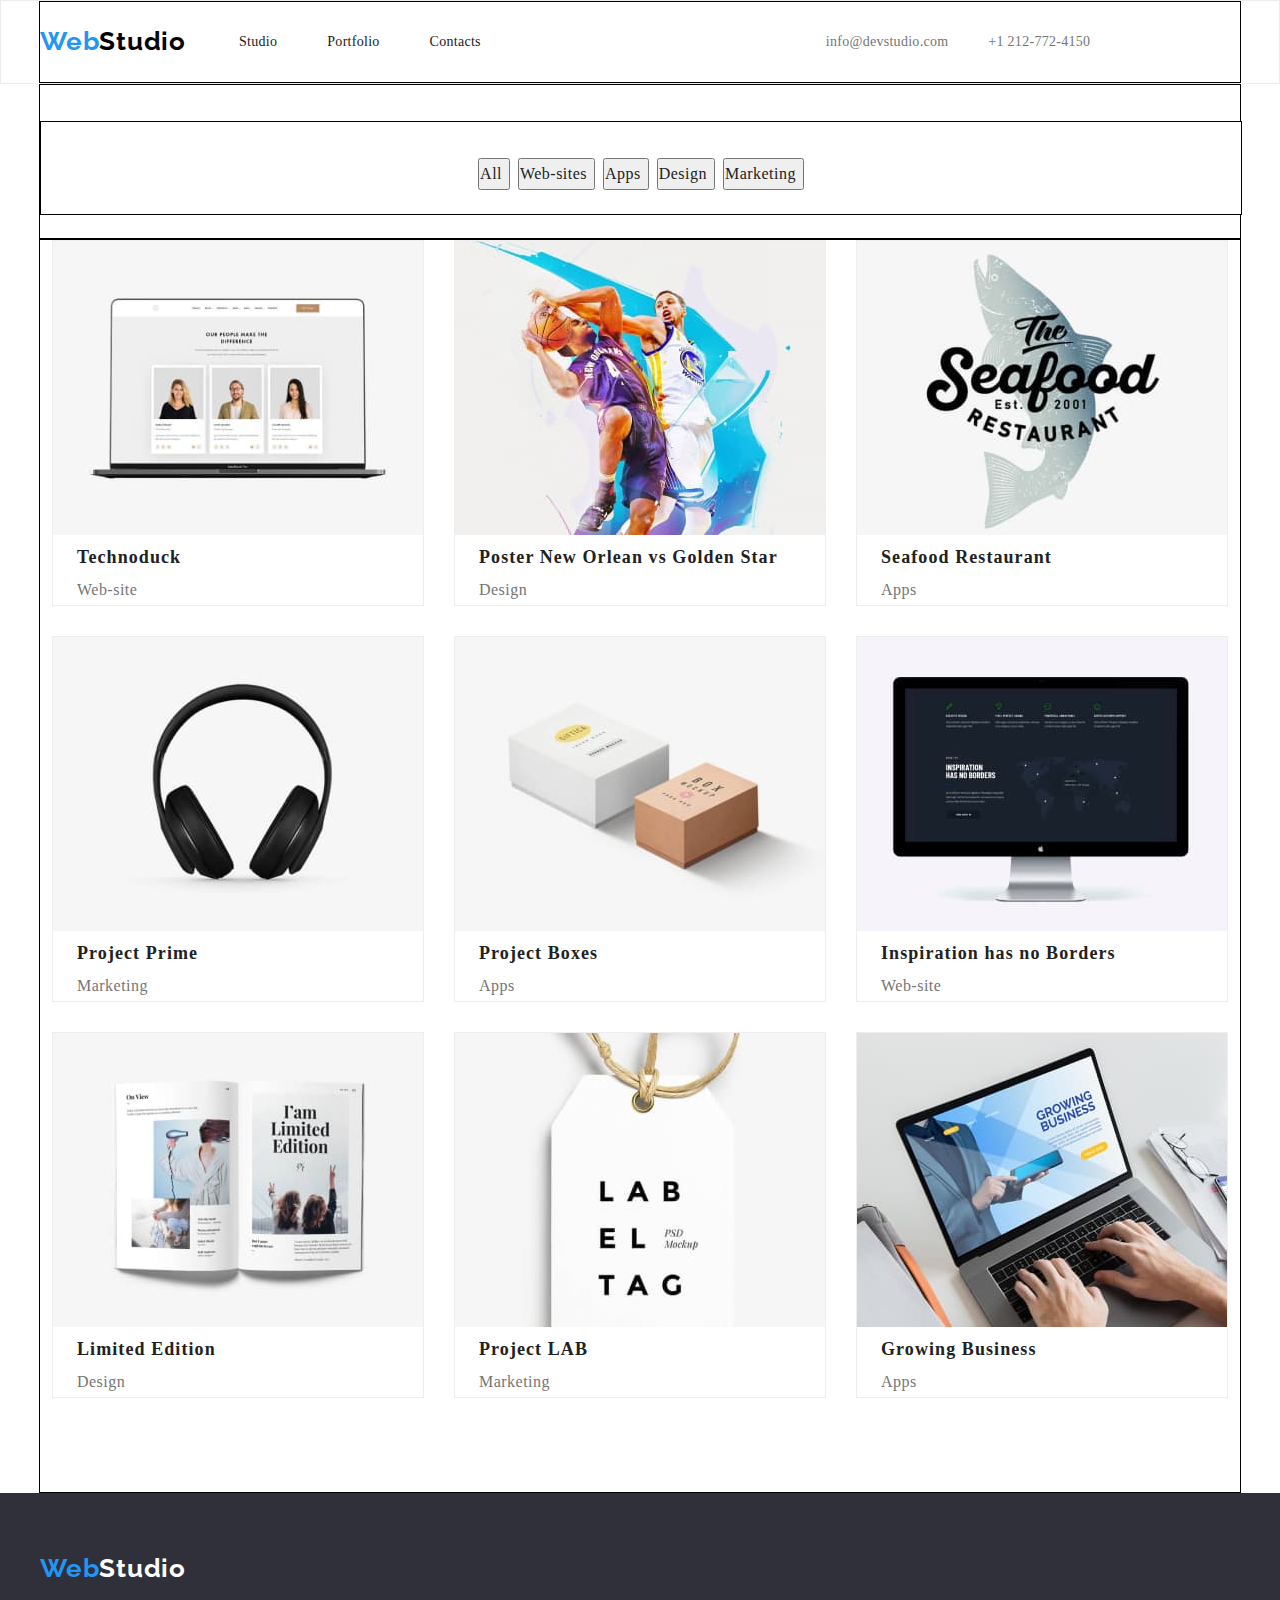
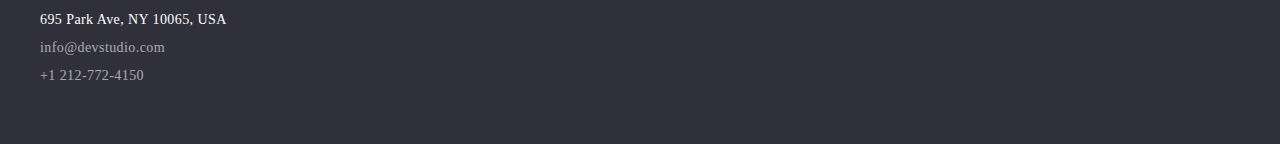
==== portfolio.html @ 08bd235a "hw-01" ====
<!DOCTYPE html>
<html lang="en">
  <head>
    <meta charset="utf-8" />
    <title>Web Studio Homework Project</title>
    <link rel="preconnect" href="https://fonts.googleapis.com">
    <link rel="preconnect" href="https://fonts.gstatic.com" crossorigin>
    <link href="https://fonts.googleapis.com/css2?family=Raleway:wght@500;700&display=swap" rel="stylesheet">
    <link rel="stylesheet" href="./css/styles.css">
  </head>
  <body class="body">
    <header class="heder-line ">
      <section class="container page-header unstyled-list  "> 
      <nav class="page-heder-nav">
        <a class="navigation-logo-1" href="#">Studio</a>
        <ul class=" navigation-list unstyled-list">
          <li ><a class="navigation-list" href="index.html">Studio</a></li>
          <li ><a class="navigation-list" href="portfolio.html">Portfolio</a></li>
          <li ><a class="navigation-list"href="#">Contacts</a></li>
      </div>
      </nav>
      <div  >
        <ul class=" navigation-list-right unstyled-list">
          <li ><a href="mailto:info@devstudio.com">info@devstudio.com</a></li>
          <li class="tel"><a href="tel:+12127724150">+1 212-772-4150</a></li>
        </ul>
      </div>
    </section>
    </header>
    <main class="main" >
      <section class="container" >
      <div class="main-buttons container">
        <ul class=" button-list unstyled-list">
          <li><button type="button" class="buttons">All</li>
          <li><button type="button" class="buttons">Web-sites</button></li>
          <li><button type="button" class="buttons">Apps</button></li>
          <li><button type="button" class="buttons">Design</button></li>
          <li><button type="button" class="buttons">Marketing</button></li>
          </ul>
      </div>
      </section>
      <section class="images-main container container ">
        <ul class=" images-list unstyled-list">
          <li class="images-border">
            <img
              src="images/tehnoduck.jpg"
              alt="Tehnoduck"
              width="370"
              height="294"
            />
            <h3 class="title-image">Technoduck</h3>
            <p class="parafarf">Web-site</p>
          </li>
          <li class="images-border">
            <img
              src="images/poster.new.orlean.jpg"
              alt="Poster New Orlend"
              width="370"
              height="294"
            />
            <h3 class="title-image">Poster New Orlean vs Golden Star</h3>
            <p class="parafarf">Design</p>
          </li>
          <li class="images-border">
            <img
              src="images/seafood.jpg"
              alt="Seafood"
              width="370"
              height="294"
            />
            <h3 class="title-image">Seafood Restaurant</h3>
            <p class="parafarf">Apps</p>
          </li>
          <li class="images-border">
            <img
              src="images/project.prime.jpg"
              alt="Project Prime"
              width="370"
              height="294"
            />
            <h3 class="title-image">Project Prime</h3>
            <p class="parafarf">Marketing</p>
          </li>
          <li class="images-border">
            <img
              src="images/project.boxes.jpg"
              alt="Project Boxes"
              width="370"
              height="294"
            />
            <h3 class="title-image">Project Boxes</h3>
            <p class="parafarf">Apps</p>
          </li>
          <li class="images-border">
            <img
              src="images/inspiration.jpg"
              alt="Inspiration has no Borders"
              width="370"
              height="294"
            />
            <h3 class="title-image">Inspiration has no Borders</h3>
            <p class="parafarf">Web-site</p>
          </li>
          <li class="images-border">
            <img
              src="images/limited.jpg"
              alt="Limited Edition"
              width="370"
              height="294"
            />
            <h3 class="title-image">Limited Edition</h3>
            <p class="parafarf">Design</p>
          </li>
          <li class="images-border">
            <img
              src="images/project.lab.jpg"
              alt="Project LAB"
              width="370"
              height="294"
            />
            <h3 class="title-image">Project LAB</h3>
            <p class="parafarf">Marketing</p>
          </li>
          <li class="images-border">
            <img
              src="images/growing.jpg"
              alt="Growing Business"
              width="370"
              height="294"
            />
            <h3 class="title-image">Growing Business</h3>
            <p class="parafarf">Apps</p>
          </li>
        </ul>
      </section>
    </main>
    <footer class="footer ">
      <div class="container-footer">
        <a  class="navigation-logo-2" href="WebStudio.html">Web</a>
        <address class="adress-main">
          <ul class=" adress unstyled-list">
            <li>
              <a class="footer-address"href="695ParkAveNY10065USA">695 Park Ave, NY 10065, USA </a>
            </li>
            <li><a class=" footer-tel-email"href="info@devstudio.com">info@devstudio.com</a></li>
            <li><a class=" footer-tel-email"href="+12127724150">+1 212-772-4150</a></li>
          </ul>
        </address>
      </div>
    </footer>
  </body>
</html>
---- css/styles.css ----
html {
  letter-spacing: 0.02em;
  font-weight: 500;
  font-size: 14px;
  line-height: 16px;
  font-family: "Roboto";
  font-style: normal;
}
/*Heder and main -background*/

*{
  margin-block-start: 0em;
  margin-block-end: 0em;
  margin-inline-start: 0px;
  margin-inline-end: 0px;
  padding-inline-start: 0px;
}

.container {
  width: 1200px;
  background: #ffffff;
  margin: auto;
}

.container-footer {
  margin: auto;
  width: 1200px;
  
}

.container-section-one {
  margin: auto;
  width: 1200px;
  margin-top: 0;
}

.container-ouer-team{
  width: 1200px;
  background: #F5F4FA;
  margin: auto;
  height: 648px;
}

.heder-line{
 border: 1px solid #ECECEC
}


/*Navigation Logo*/

.navigation-logo-1 {
  font-family: "Raleway";
  font-style: normal;
  font-weight: 700;
  font-size: 26px;
  line-height: 31px;
  letter-spacing: 0.03em;
  color: #000000;
  text-decoration: none;
}

.navigation-logo-1,
.navigation-list li a {
  list-style: none;
}

.navigation-logo-1::before {
  content: "Web";
  color: #2196f3;
}

/*Navigation List*/

.navigation-list {
  font-family: "Roboto";
  font-style: normal;
  font-weight: 500;
  font-size: 14px;
  line-height: 16px;
  letter-spacing: 0.02em;
  color: #212121;
  text-decoration: none;
}

.navigation-list-right li a {
  color: #757575;
  text-decoration: none;
}

.tel {
  height: 16px;
  width: 113px;
  border-radius: nullpx;
}

/*Hover List*/

.navigation-list:hover {
  color: #2196f3;
}

/* Buttons */

.buttons {
  font-family: "Roboto";
  font-style: normal;
  font-weight: 500;
  font-size: 16px;
  line-height: 26px;
  letter-spacing: 0.03em;
  color: #212121;
}

/*Hover Butons*/

.buttons:hover {
  color: #ffffff;
  background: #2196f3;
  box-shadow: 0px 3px 1px rgba(0, 0, 0, 0.1), 0px 1px 2px rgba(0, 0, 0, 0.08),
    0px 2px 2px rgba(0, 0, 0, 0.12);
  border-radius: 4px;
  border: #2196f3;
}

/*Unstyled List*/

.unstyled-list {
  list-style: none;
}

/* Title and Paragarf -images*/

.title-image {
  font-weight: 700;
  font-size: 18px;
  line-height: 36px;
  letter-spacing: 0.06em;
  color: #212121;
}

.parafarf {
  font-weight: 400;
  font-size: 16px;
  line-height: 30px;
  letter-spacing: 0.03em;
  color: #757575;
}

/* Footer*/

.footer-address,
.footer-tel-email {
  text-decoration: none;
  font-family: "Roboto";
  font-style: normal;
  font-weight: 400;
  font-size: 14px;
  line-height: 16px;
  letter-spacing: 0.03em;
}

.footer-address {
  color: #ffffff;
}

.footer-tel-email {
  color: rgba(255, 255, 255, 0.6);
}

.navigation-logo-2 {
  font-family: "Raleway";
  font-style: normal;
  font-weight: 700;
  font-size: 26px;
  line-height: 31px;
  letter-spacing: 0.03em;
  color: #2196f3;
  text-decoration: none;
  padding-top: 60px;
}

.navigation-logo-2::after {
  content: "Studio";
  color: #ffffff;
}

/*Flexbox -Organization */

/*Header*/

.main {
}

.page-header {
  align-items: start;
  height: 80px;
}

.page-header,
.navigation-list,
.page-heder-nav,
.navigation-list-right {
  display: flex;
}

.navigation-logo-1 {
  margin-right: 53px;
  padding-top: 24px;
  padding-bottom: 25px;
}

.navigation-list {
  gap: 50px;
  margin: auto;
}

.navigation-list-right {
  gap: 40px;
  margin-left: 345px;
  margin-top: 32px;
  color: #757575;
  text-decoration: none;
}

/*Buttons*/

.main-buttons,
.button-list {
  display: flex;
  margin-top: 36px;
  justify-content: center;
  margin-bottom: 23.5px;
}

.button-list {
  justify-content: center;
  gap: 8px;
}

/*Images*/

.images-main {
  display: flex;
}

.images-list {
  display: flex;
  flex-wrap: wrap;
  gap: 30px;
  justify-content: center;
  padding-inline-start: 0px;
  margin-bottom: 94px;
}

.images-border {
  border: 1px solid #eeeeee;
}

.title-image,
.parafarf {
  margin-left: 24px;
}

/*Footer*/

.footer {
  height: 251px;
  margin-top: 0px;
  background-color: #2f303a;
  flex-direction: column;
  display: flex;
}
.adress-main {
  display: flex;
  margin-top: 28px;
}

.adress {
  flex-direction: column;
  gap: 12px;
  display: flex;
  padding-inline-start: 0px;
}

/*INDEX STYLE*/

.main-title,
.button-from-main-title,
.title-criteria,
.paragraf-criteria,
.what-we-do-title,
.our-team-title,
.our-team-name,
.our-team-ocupation {
  font-family: Roboto;
}

.body {
  margin: 0px;
}

/*Sectiunea 1*/

.main-title {
  font-size: 44px;
  font-weight: 900;
  line-height: 60px;
  letter-spacing: 0.06em;
  color: #ffffff;
  display: flex;
  justify-content: center;
  border-radius: nullpx;
  text-align: center;
  margin: auto;
  margin-block-start: 0em;
  margin-block-end: 0em;
  height: 120px;
  width: 696px;
  margin-top: 200px;
}
.button-from-main-title {
  font-size: 16px;
  font-weight: 700;
  line-height: 30px;
  letter-spacing: 0.06em;
  text-align: center;
  background-color: #2196f3;
  border-radius: 4px;
  color: #ffffff;
  border: 0px;
  padding: 10px 10px 10px 10px;
  height: 50px;
  width: 200px;
  margin-top: 30px;
}

.section-one {
  background-color: #2f303a;
  height: 600px;
  border-radius: 0px;
  display: flex;
  flex-direction: column;
}
.button-main-title {
  display: flex;
  margin-left: 535px;
  padding-inline-start: 0px;
}

/* Oue Crieria*/

.main-our-criteria {
  display: flex;
}

.our-criteria {
  display: flex;
  gap: 30px;
  justify-content: center;
  margin-top: 94px;
  margin-bottom: 94px;
}

.title-criteria {
  height: 16px;
  width: 270px;
  border-radius: nullpx;

  font-size: 14px;
  font-weight: 700;
  line-height: 16px;
  letter-spacing: 0.03em;
  text-align: left;
  color: #212121;
}
.paragraf-criteria {
  height: 75px;
  width: 270px;
  border-radius: nullpx;

  font-size: 14px;
  font-weight: 400;
  line-height: 24px;
  letter-spacing: 0.03em;
  text-align: left;
  color: #757575;
}

/*Sectiunea What we do*/

.what-we-do-title {
  font-size: 36px;
  font-weight: 700;
  line-height: 42px;
  letter-spacing: 0.03em;
  text-align: center;
  margin-block-start: 0em;
  margin-block-end: 50px;
}

.what-we-do,
.what-we-do-images {
  display: flex;
}

.what-we-do-div {
}
.what-we-do-images {
  gap: 30px;
  justify-content: center;
  padding-inline-start: 0px;
  margin-left: 15px;
}

/*Ouer Team*/

.our-team {
  height: 648px;

  border-radius: 0px;
  background-color: #f5f4fa;
  display: flex;
  flex-direction: column;
  margin-top: 77px;
}
.our-team-title {
  font-size: 36px;
  font-weight: 700;
  line-height: 42px;
  letter-spacing: 0.03em;
  text-align: center;
  display: flex;
  justify-content: center;
  margin-bottom: 50px;
  margin-top: 94px;
}

.our-team-name {
  font-size: 16px;
  line-height: 19px;
  letter-spacing: 0.03em;
  text-align: center;
  color: #212121;
  margin-top: 30px;
}

.our-team-ocupation {
  font-size: 16px;
  font-weight: 400;
  line-height: 19px;
  letter-spacing: 0.03em;
  text-align: center;
  color: #757575;
  margin-top: 10px;
}

.our-team-list {
  display: flex;
  flex-wrap: wrap;
  justify-content: center;
  gap: 30px;
  padding-inline-start: 0px;
  height: 428px;
}

/* Footer-Index*/

.footer-index {
  display: flex;
  height: 251px;
  margin-top: 0px;
  background-color: #2f303a;
  flex-direction: column;
}

.shodow-list {
  box-shadow: 0px 2px 0px 1px rgba(0, 0, 0, 0.2);
  border-radius: 0px 0px 4px 4px;
}

/* Tema 4-Icons-background*/

.container{ border: 1px solid black;

}

/* Our criteria*/

.our-criteria-block{
  height: 120px;
  width: 270px;
  left: 215px;
  top: 774px;
  border-radius: 4px;
  background-color: #F5F4FA;

}

.our-criteria-icon{
  justify-content: center;
  display: flex;
}

.our-criteria-icon-list{
  display: flex;
  gap: 30px;
}

.our-criteria-block{
  display: flex;
  justify-content: center;
  align-items: center;
}

/* Ouer Team*/

.our-team-icon {
  display: flex;
  justify-content: center;
  
}

.our-team-icon-list{
  display: flex;
  gap: 10px;
  margin-top: 16px;
} 
.our-team-icon-list li {
  display: flex;
  border-radius: 50%;
  height: 44px;
  width: 44px;
  background-color: #FFFFFF;
  justify-content: center;
  align-items: center;
  display: flex;
}

 .our-team-icon-list :hover{
  color: #ffffff;
  background: #2196F3;
;
 }
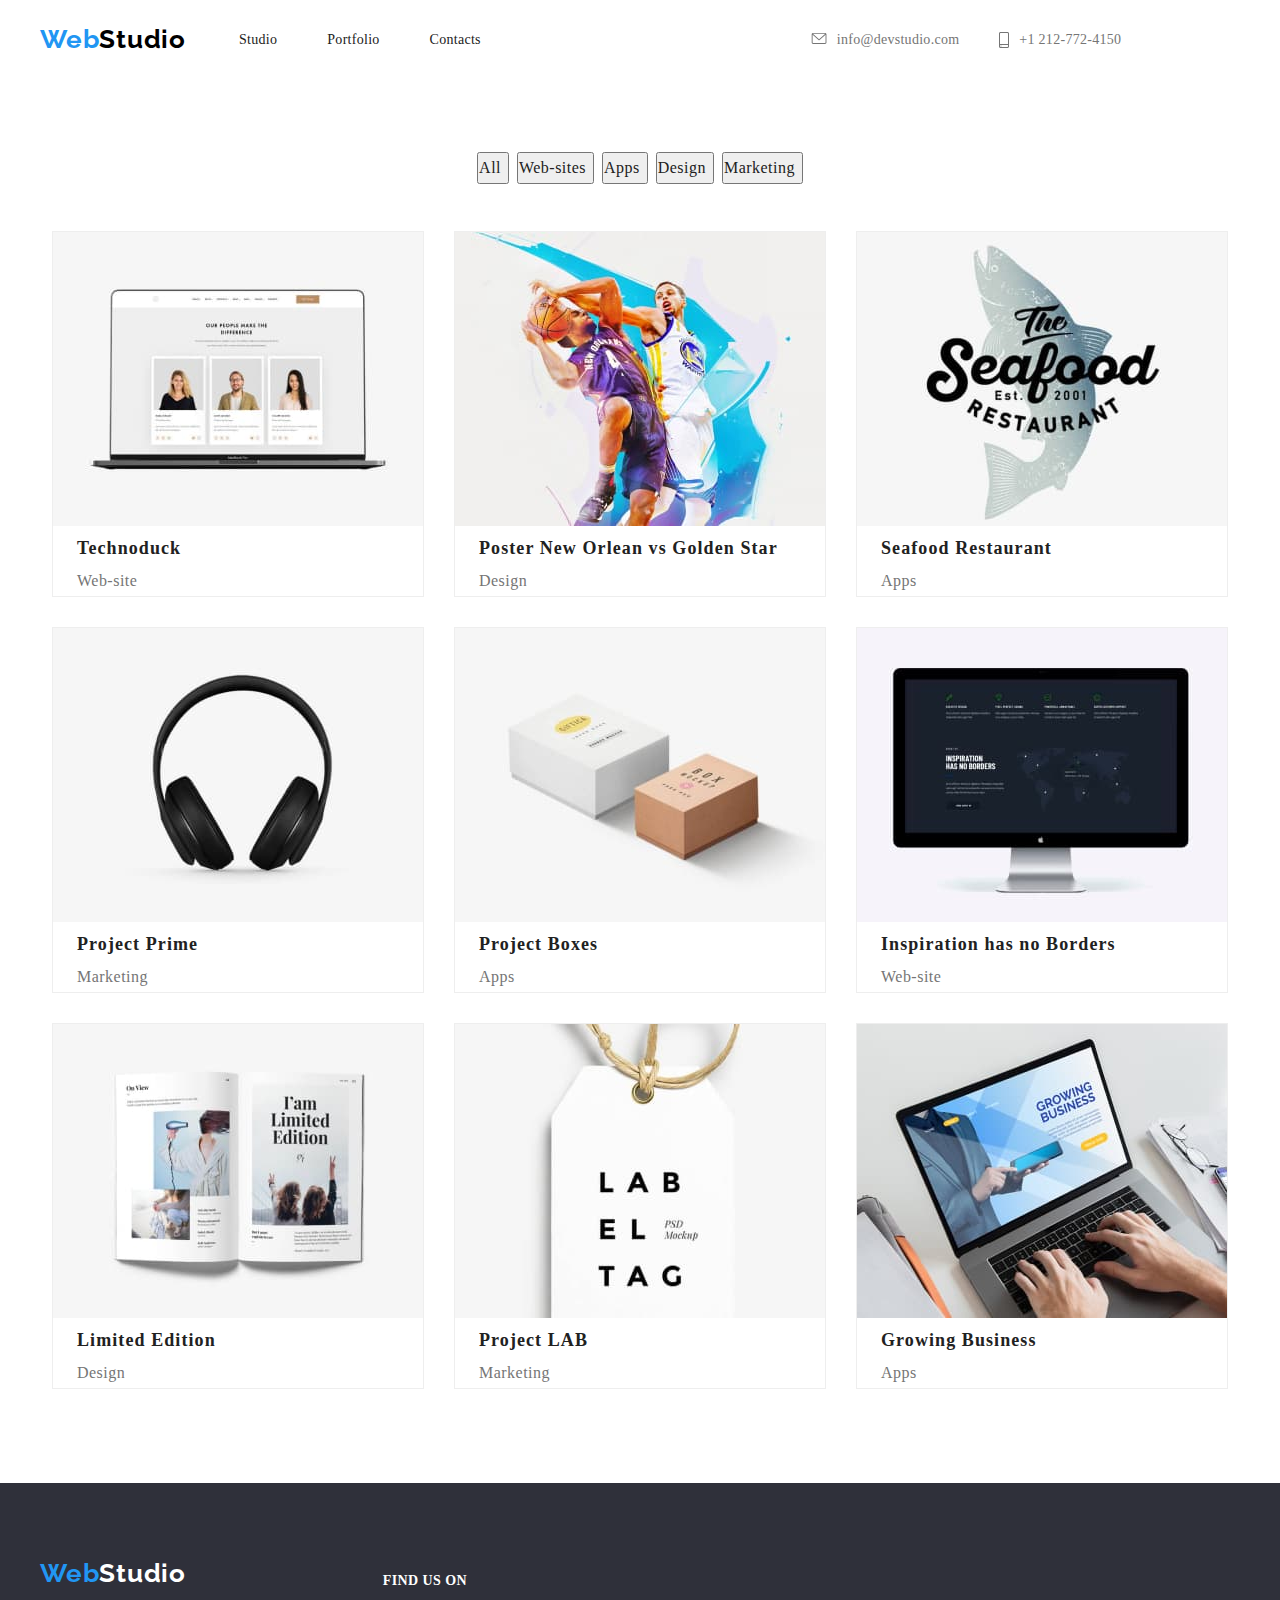
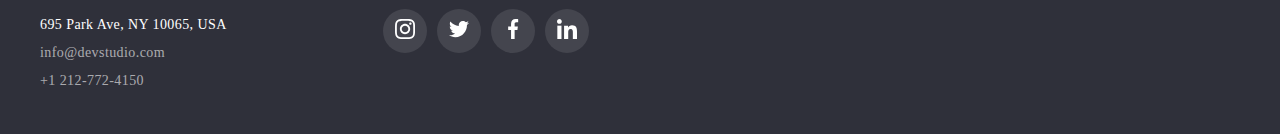
==== commit 8a3ce93f: "hw-03" ====
--- a/portfolio.html
+++ b/portfolio.html
@@ -9,23 +9,41 @@
     <link rel="stylesheet" href="./css/styles.css">
   </head>
   <body class="body">
-    <header class="heder-line ">
-      <section class="container page-header unstyled-list  "> 
+    <header class="page-header unstyled-list container">
       <nav class="page-heder-nav">
         <a class="navigation-logo-1" href="#">Studio</a>
-        <ul class=" navigation-list unstyled-list">
-          <li ><a class="navigation-list" href="index.html">Studio</a></li>
-          <li ><a class="navigation-list" href="portfolio.html">Portfolio</a></li>
-          <li ><a class="navigation-list"href="#">Contacts</a></li>
-      </div>
+        <ul class="navigation-list unstyled-list">
+          <li><a class="navigation-list" href="index.html">Studio</a></li>
+          <li>
+            <a class="navigation-list" href="portfolio.html">Portfolio</a>
+          </li>
+          <li><a class="navigation-list" href="#">Contacts</a></li>
+        </ul>
       </nav>
-      <div  >
-        <ul class=" navigation-list-right unstyled-list">
-          <li ><a href="mailto:info@devstudio.com">info@devstudio.com</a></li>
-          <li class="tel"><a href="tel:+12127724150">+1 212-772-4150</a></li>
+      <div>
+        <ul class="navigation-list-right unstyled-list">
+          <li class="icons-header">
+            <a class="icons-header" href="#">
+              <svg width="16px" height="12px">
+                <use href="/images/icons.svg#icon-envelope"></use>
+              </svg>
+            </a>
+          </li>
+          <li class="mailto nav-list-right-hover">
+            <a href="mailto:info@devstudio.com">info@devstudio.com</a>
+          </li>
+          <li class="icons-header">
+            <a class="icons-header" href="mailto:info@devstudio.com">
+              <svg width="10px" height="16px">
+                <use href="/images/icons.svg#icon-smartphone"></use>
+              </svg>
+            </a>
+          </li>
+          <li class="tel nav-list-right-hover">
+            <a href="tel:+12127724150">+1 212-772-4150</a>
+          </li>
         </ul>
       </div>
-    </section>
     </header>
     <main class="main" >
       <section class="container" >
@@ -134,19 +152,74 @@
         </ul>
       </section>
     </main>
-    <footer class="footer ">
-      <div class="container-footer">
-        <a  class="navigation-logo-2" href="WebStudio.html">Web</a>
-        <address class="adress-main">
-          <ul class=" adress unstyled-list">
-            <li>
-              <a class="footer-address"href="695ParkAveNY10065USA">695 Park Ave, NY 10065, USA </a>
-            </li>
-            <li><a class=" footer-tel-email"href="info@devstudio.com">info@devstudio.com</a></li>
-            <li><a class=" footer-tel-email"href="+12127724150">+1 212-772-4150</a></li>
-          </ul>
-        </address>
-      </div>
+    <footer class="footer">
+      <section class="container-footer">
+        <div class="navigation-block">
+          <a class="navigation-logo-2" href="WebStudio.html">Web</a>
+          <address class="adress-main">
+            <ul class="adress unstyled-list">
+              <li>
+                <a class="footer-address" href="695ParkAveNY10065USA"
+                  >695 Park Ave, NY 10065, USA
+                </a>
+              </li>
+              <li>
+                <a class="footer-tel-email" href="info@devstudio.com"
+                  >info@devstudio.com</a
+                >
+              </li>
+              <li>
+                <a class="footer-tel-email" href="+12127724150"
+                  >+1 212-772-4150</a
+                >
+              </li>
+            </ul>
+          </address>
+        </div>
+        <section>
+          <div><h2 class="find-us-on">FIND US ON</h2></div>
+          <div>
+            <ul class="unstyled-list our-team-icon-list-footer">
+              <li>
+                <a  class="icons-footer-list" href="#">
+                  <svg width="20px" height="20px">
+                    <use
+                      href="/images/icons.svg#icon-instagram-2-footer"
+                    ></use>
+                  </svg>
+                </a>
+              </li>
+              <li>
+                <a class="icons-footer-list" href="#">
+                  <svg width="20px" height="20px">
+                    <use
+                      href="/images/icons.svg#icon-twitter-1-footer"
+                    ></use>
+                  </svg>
+                </a>
+              </li>
+              <li>
+                <a class="icons-footer-list" href="#">
+                  <svg width="20px" height="20px">
+                    <use
+                      href="/images/icons.svg#icon-facebook-1-footer"
+                    ></use>
+                  </svg>
+                </a>
+              </li>
+              <li>
+                <a class="icons-footer-list" href="#">
+                  <svg width="20px" height="20px">
+                    <use
+                      href="/images/icons.svg#icon-linkedin-1-footer"
+                    ></use>
+                  </svg>
+                </a>
+              </li>
+            </ul>
+          </div>
+        </section>
+      </section>
     </footer>
   </body>
 </html>
--- a/css/styles.css
+++ b/css/styles.css
@@ -8,7 +8,7 @@
 }
 /*Heder and main -background*/
 
-*{
+* {
   margin-block-start: 0em;
   margin-block-end: 0em;
   margin-inline-start: 0px;
@@ -25,7 +25,7 @@
 .container-footer {
   margin: auto;
   width: 1200px;
-  
+  display: flex;
 }
 
 .container-section-one {
@@ -34,17 +34,17 @@
   margin-top: 0;
 }
 
-.container-ouer-team{
+.container-ouer-team {
   width: 1200px;
-  background: #F5F4FA;
+  background: #f5f4fa;
   margin: auto;
   height: 648px;
-}
-
-.heder-line{
- border: 1px solid #ECECEC
-}
-
+  margin-bottom: 59px;
+}
+
+.heder-line {
+  border: 1px solid #ececec;
+}
 
 /*Navigation Logo*/
 
@@ -91,6 +91,7 @@
   height: 16px;
   width: 113px;
   border-radius: nullpx;
+  margin-left: 10px;
 }
 
 /*Hover List*/
@@ -176,7 +177,7 @@
   letter-spacing: 0.03em;
   color: #2196f3;
   text-decoration: none;
-  padding-top: 60px;
+  padding-top: 30px;
 }
 
 .navigation-logo-2::after {
@@ -215,11 +216,15 @@
 }
 
 .navigation-list-right {
-  gap: 40px;
-  margin-left: 345px;
+  margin-left: 330px;
   margin-top: 32px;
   color: #757575;
   text-decoration: none;
+}
+
+.mailto {
+  margin-left: 10px;
+  margin-right: 40px;
 }
 
 /*Buttons*/
@@ -332,6 +337,7 @@
   height: 50px;
   width: 200px;
   margin-top: 30px;
+  cursor: pointer;
 }
 
 .section-one {
@@ -357,7 +363,7 @@
   display: flex;
   gap: 30px;
   justify-content: center;
-  margin-top: 94px;
+  margin-top: 30px;
   margin-bottom: 94px;
 }
 
@@ -365,13 +371,13 @@
   height: 16px;
   width: 270px;
   border-radius: nullpx;
-
   font-size: 14px;
   font-weight: 700;
   line-height: 16px;
   letter-spacing: 0.03em;
   text-align: left;
   color: #212121;
+  margin-bottom: 10px;
 }
 .paragraf-criteria {
   height: 75px;
@@ -410,13 +416,13 @@
   justify-content: center;
   padding-inline-start: 0px;
   margin-left: 15px;
+  margin-bottom: 13px;
 }
 
 /*Ouer Team*/
 
 .our-team {
-  height: 648px;
-
+  height: 708px;
   border-radius: 0px;
   background-color: #f5f4fa;
   display: flex;
@@ -465,48 +471,37 @@
 
 /* Footer-Index*/
 
-.footer-index {
-  display: flex;
-  height: 251px;
-  margin-top: 0px;
-  background-color: #2f303a;
-  flex-direction: column;
-}
-
 .shodow-list {
   box-shadow: 0px 2px 0px 1px rgba(0, 0, 0, 0.2);
   border-radius: 0px 0px 4px 4px;
+  background-color: #ffffff;
 }
 
 /* Tema 4-Icons-background*/
 
-.container{ border: 1px solid black;
-
-}
-
 /* Our criteria*/
 
-.our-criteria-block{
+.our-criteria-block {
   height: 120px;
   width: 270px;
   left: 215px;
   top: 774px;
   border-radius: 4px;
-  background-color: #F5F4FA;
-
-}
-
-.our-criteria-icon{
-  justify-content: center;
-  display: flex;
-}
-
-.our-criteria-icon-list{
+  background-color: #f5f4fa;
+}
+
+.our-criteria-icon {
+  justify-content: center;
+  display: flex;
+}
+
+.our-criteria-icon-list {
   display: flex;
   gap: 30px;
-}
-
-.our-criteria-block{
+  margin-top: 94px;
+}
+
+.our-criteria-block {
   display: flex;
   justify-content: center;
   align-items: center;
@@ -517,27 +512,146 @@
 .our-team-icon {
   display: flex;
   justify-content: center;
-  
-}
-
-.our-team-icon-list{
+}
+
+.our-team-icon-list {
   display: flex;
   gap: 10px;
   margin-top: 16px;
-} 
-.our-team-icon-list li {
+  margin-bottom: 3.2px;
+}
+
+/*Regular Customers*/
+
+.regular-customers-title {
+  font-family: Roboto;
+  font-size: 36px;
+  font-weight: 700;
+  line-height: 42px;
+  letter-spacing: 0.03em;
+  text-align: center;
+  margin-top: 94px;
+  margin-bottom: 50px;
+}
+
+.customers-block {
+  height: 92px;
+  width: 170px;
+  left: 215px;
+  top: 2493px;
+  border-radius: 4px;
+  border: 1px solid #afb1b8;
+  justify-content: center;
+  align-items: center;
+  display: flex;
+}
+
+.regular-customers-list {
+  gap: 30px;
+  display: flex;
+  justify-content: center;
+  margin-bottom: 94px;
+}
+
+.navigation-block {
+  display: flex;
+  flex-direction: column;
+}
+
+.our-team-icon-list-footer li {
   display: flex;
   border-radius: 50%;
   height: 44px;
   width: 44px;
-  background-color: #FFFFFF;
+  background-color: #ffffff1a;
   justify-content: center;
   align-items: center;
   display: flex;
 }
 
- .our-team-icon-list :hover{
+.our-team-icon-list-footer {
+  display: flex;
+  margin-left: 156px;
+  margin-top: 20px;
+  gap: 10px;
+}
+
+.our-team-icon-list-footer :hover {
+  background: #2196f3;
+}
+
+.find-us-on {
+  margin-top: 45px;
+  font-family: Roboto;
+  font-size: 14px;
+  font-weight: 700;
+  line-height: 16px;
+  letter-spacing: 0.03em;
+  text-align: left;
   color: #ffffff;
-  background: #2196F3;
-;
- }+  margin-left: 156px;
+}
+
+.icons-header:hover {
+  fill: rgba(33, 150, 243, 1);
+}
+
+.icons-header {
+  fill: rgba(117, 117, 117, 1);
+}
+
+.nav-list-right-hover :hover {
+  color: #2196f3;
+}
+
+.section-one {
+  background-image: url(/images/background.jpg);
+  background-repeat: no-repeat;
+  background-size: cover;
+}
+
+.our-team-icon-list li {
+  display: flex;
+  border-radius: 50%;
+  height: 44px;
+  width: 44px;
+  background-color: #ffffff;
+  justify-content: center;
+  align-items: center;
+  display: flex;
+}
+
+.backgound-ourtime-icons {
+  display: flex;
+  border-radius: 50%;
+  height: 44px;
+  width: 44px;
+  background-color: #ffffff;
+  justify-content: center;
+  align-items: center;
+  display: flex;
+  fill: rgba(175, 177, 184, 1);
+}
+
+.backgound-ourtime-icons:hover {
+  background-color: #2196f3;
+  fill: #ffffff;
+}
+
+.icons-footer-list{
+  fill: #FFFFFF;
+}
+
+.icons-regular-customers{
+  fill: #AFB1B8;
+
+}
+
+.icons-regular-customers:hover{
+  fill: #2196f3;
+   
+}
+
+.customers-block:hover{
+  border-color: #2196f3;
+}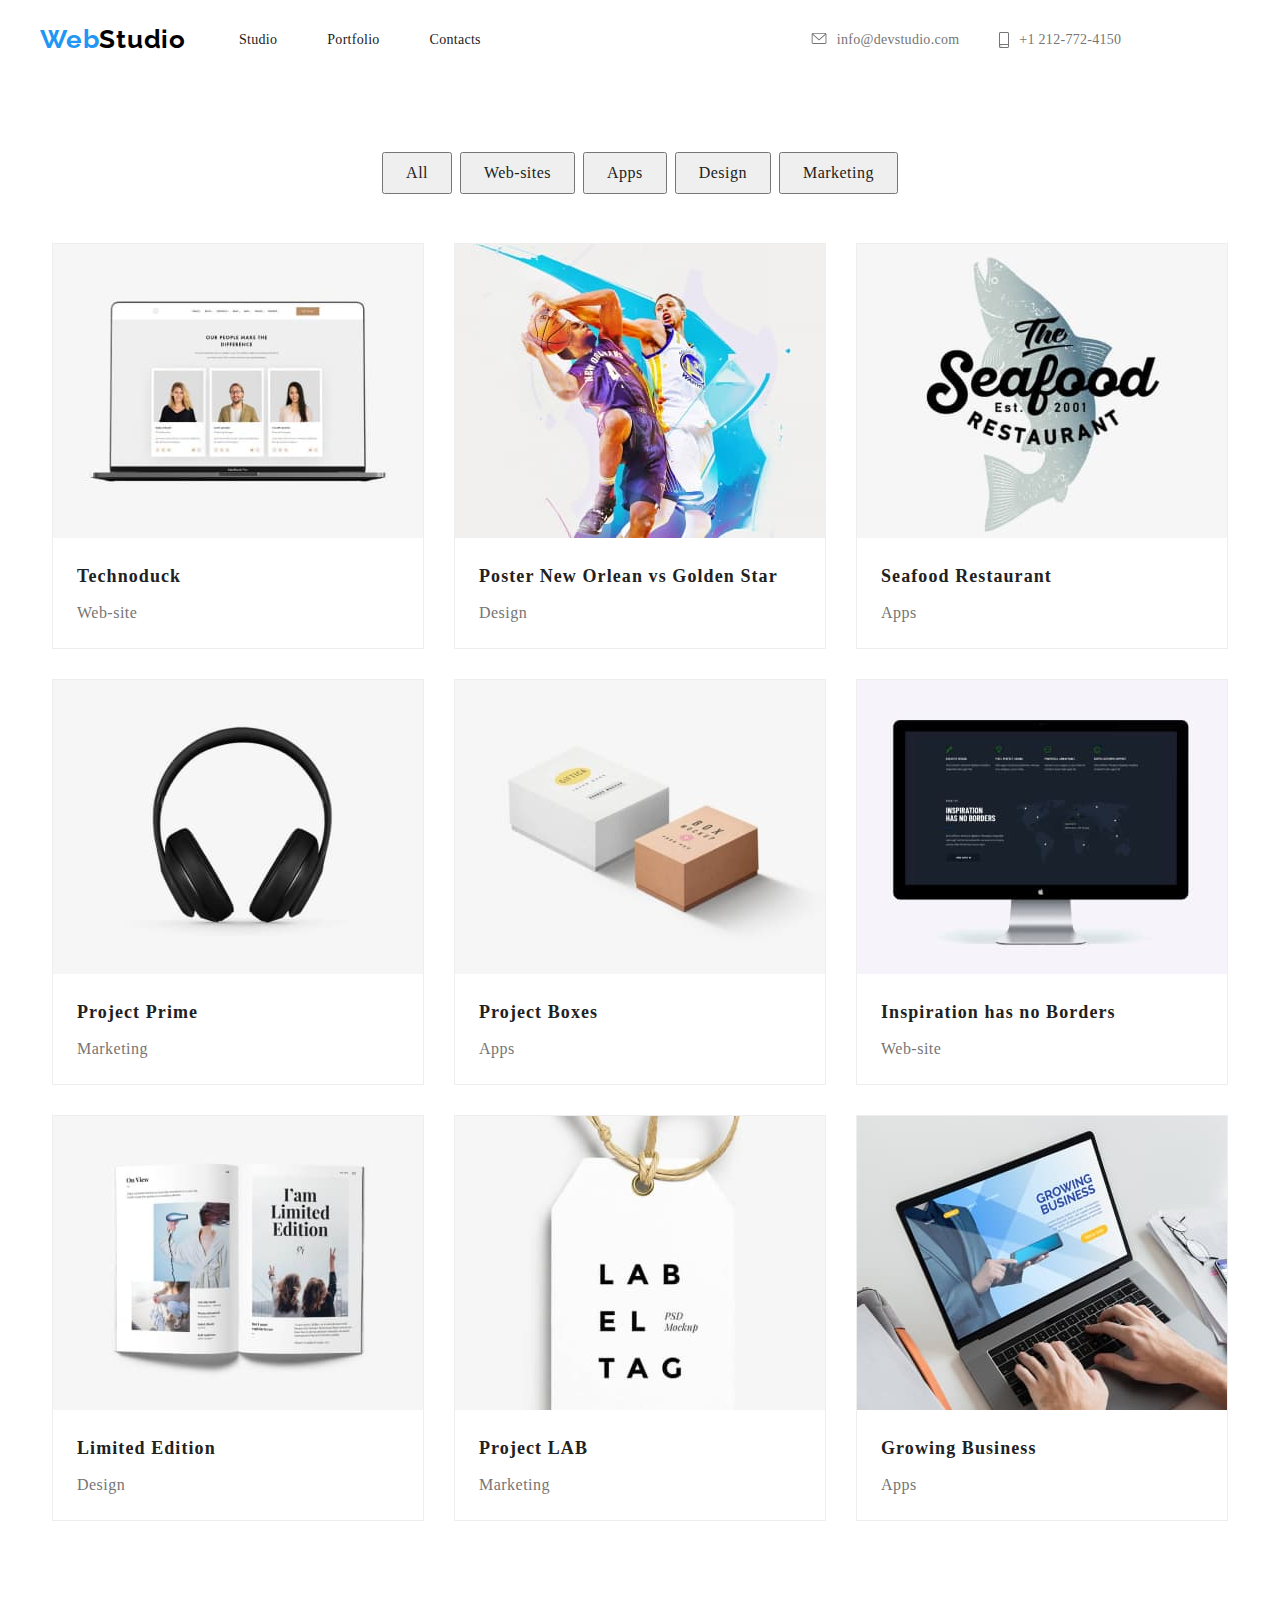
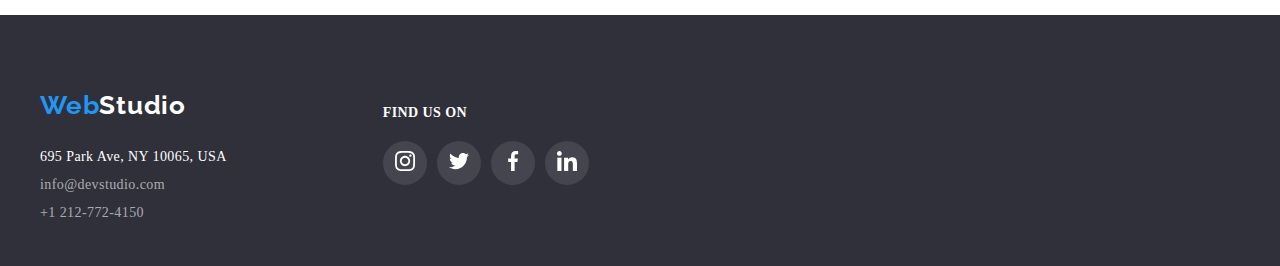
==== commit c88f2eaa: "hw-05" ====
--- a/portfolio.html
+++ b/portfolio.html
@@ -25,7 +25,7 @@
           <li class="icons-header">
             <a class="icons-header" href="#">
               <svg width="16px" height="12px">
-                <use href="/images/icons.svg#icon-envelope"></use>
+                <use href="./images/icons.svg#icon-envelope"></use>
               </svg>
             </a>
           </li>
@@ -35,7 +35,7 @@
           <li class="icons-header">
             <a class="icons-header" href="mailto:info@devstudio.com">
               <svg width="10px" height="16px">
-                <use href="/images/icons.svg#icon-smartphone"></use>
+                <use href="./images/icons.svg#icon-smartphone"></use>
               </svg>
             </a>
           </li>
@@ -184,7 +184,7 @@
                 <a  class="icons-footer-list" href="#">
                   <svg width="20px" height="20px">
                     <use
-                      href="/images/icons.svg#icon-instagram-2-footer"
+                      href="./images/icons.svg#icon-instagram-2-footer"
                     ></use>
                   </svg>
                 </a>
@@ -193,7 +193,7 @@
                 <a class="icons-footer-list" href="#">
                   <svg width="20px" height="20px">
                     <use
-                      href="/images/icons.svg#icon-twitter-1-footer"
+                      href="./images/icons.svg#icon-twitter-1-footer"
                     ></use>
                   </svg>
                 </a>
@@ -202,7 +202,7 @@
                 <a class="icons-footer-list" href="#">
                   <svg width="20px" height="20px">
                     <use
-                      href="/images/icons.svg#icon-facebook-1-footer"
+                      href="./images/icons.svg#icon-facebook-1-footer"
                     ></use>
                   </svg>
                 </a>
@@ -211,7 +211,7 @@
                 <a class="icons-footer-list" href="#">
                   <svg width="20px" height="20px">
                     <use
-                      href="/images/icons.svg#icon-linkedin-1-footer"
+                      href="./images/icons.svg#icon-linkedin-1-footer"
                     ></use>
                   </svg>
                 </a>
--- a/css/styles.css
+++ b/css/styles.css
@@ -110,6 +110,7 @@
   line-height: 26px;
   letter-spacing: 0.03em;
   color: #212121;
+  padding: 6px 22px;
 }
 
 /*Hover Butons*/
@@ -137,7 +138,10 @@
   line-height: 36px;
   letter-spacing: 0.06em;
   color: #212121;
-}
+  margin-top: 16px;
+  margin-bottom: 4px;
+}
+
 
 .parafarf {
   font-weight: 400;
@@ -246,6 +250,7 @@
 
 .images-main {
   display: flex;
+  margin-top: 25.7px;
 }
 
 .images-list {
@@ -259,6 +264,15 @@
 
 .images-border {
   border: 1px solid #eeeeee;
+  height: 404px;
+  width: 370px;
+}
+
+.images-border:hover{
+  box-shadow:  1px 4px 6px 0px #00000029;
+  box-shadow: 0px 4px 4px 0px #0000000F;
+  box-shadow: 0px 1px 1px 0px #0000001F;
+  
 }
 
 .title-image,
@@ -605,7 +619,7 @@
 }
 
 .section-one {
-  background-image: url(/images/background.jpg);
+  background-image: url(./images/background.jpg);
   background-repeat: no-repeat;
   background-size: cover;
 }
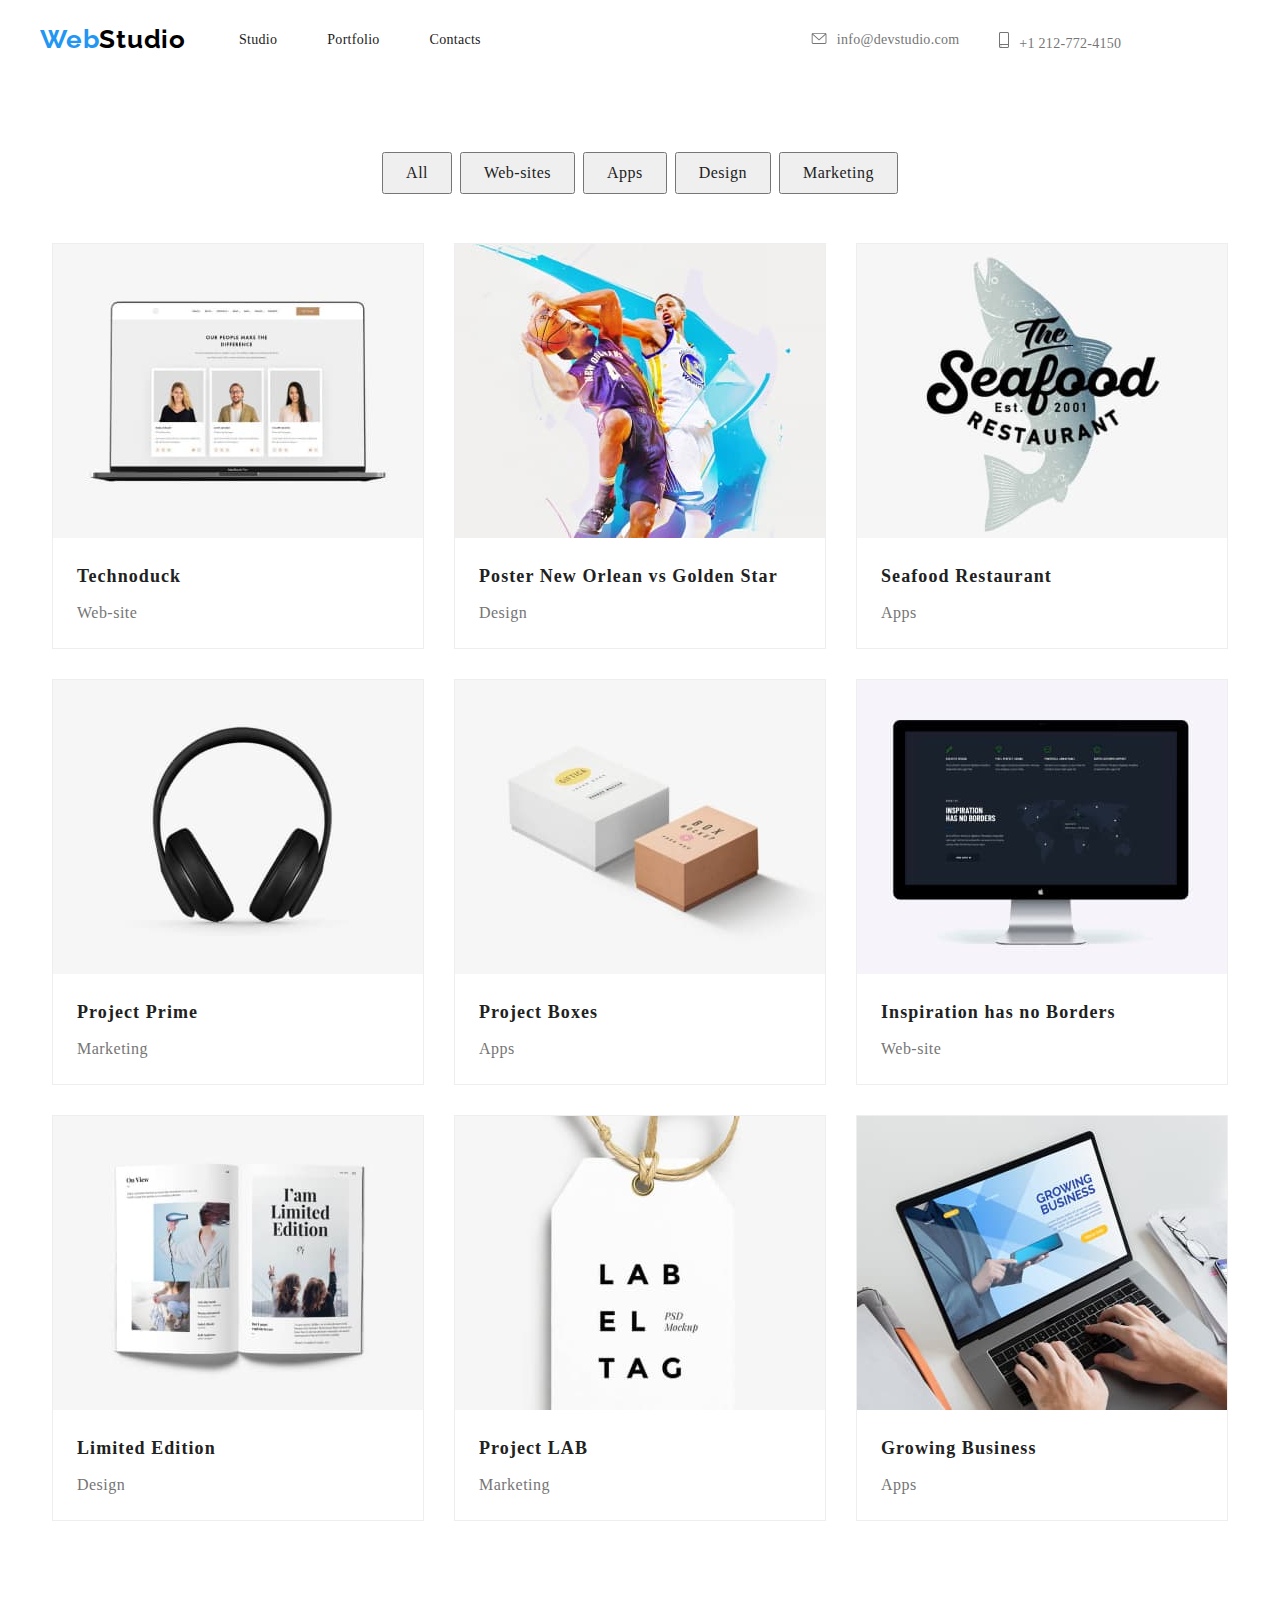
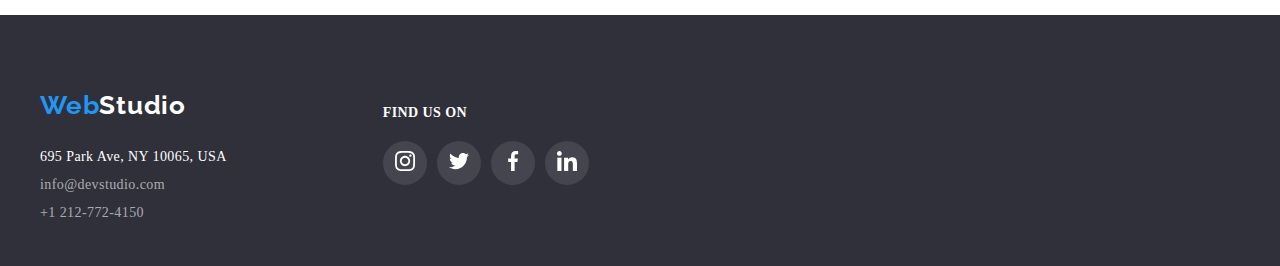
==== commit 206536ad: "hw-06" ====
--- a/portfolio.html
+++ b/portfolio.html
@@ -3,12 +3,16 @@
   <head>
     <meta charset="utf-8" />
     <title>Web Studio Homework Project</title>
-    <link rel="preconnect" href="https://fonts.googleapis.com">
-    <link rel="preconnect" href="https://fonts.gstatic.com" crossorigin>
-    <link href="https://fonts.googleapis.com/css2?family=Raleway:wght@500;700&display=swap" rel="stylesheet">
-    <link rel="stylesheet" href="./css/styles.css">
+    <link rel="preconnect" href="https://fonts.googleapis.com" />
+    <link rel="preconnect" href="https://fonts.gstatic.com" crossorigin />
+    <link
+      href="https://fonts.googleapis.com/css2?family=Raleway:wght@500;700&display=swap"
+      rel="stylesheet"
+    />
+    <link rel="stylesheet" href="./css/styles.css" />
   </head>
   <body class="body">
+    <!--HEADER-->
     <header class="page-header unstyled-list container">
       <nav class="page-heder-nav">
         <a class="navigation-logo-1" href="#">Studio</a>
@@ -22,43 +26,39 @@
       </nav>
       <div>
         <ul class="navigation-list-right unstyled-list">
-          <li class="icons-header">
-            <a class="icons-header" href="#">
-              <svg width="16px" height="12px">
+          <li class="icons-header nav-list-right-hover">
+              <a class="mailto nav-list-right-hover" href="#"> 
+                <svg class="header-position-svg" width="16px" height="12px">
                 <use href="./images/icons.svg#icon-envelope"></use>
-              </svg>
+                </svg>info@devstudio.com
+              </a>
+          </li>     
+          <li class="icons-header nav-list-right-hover">
+            <a class=" tel nav-list-right-hover" href="mailto:info@devstudio.com">
+              <svg class="header-position-svg " width="10px" height="16px">
+                <use href="./images/icons.svg#icon-smartphone"></use>
+              </svg>+1 212-772-4150
             </a>
-          </li>
-          <li class="mailto nav-list-right-hover">
-            <a href="mailto:info@devstudio.com">info@devstudio.com</a>
-          </li>
-          <li class="icons-header">
-            <a class="icons-header" href="mailto:info@devstudio.com">
-              <svg width="10px" height="16px">
-                <use href="./images/icons.svg#icon-smartphone"></use>
-              </svg>
-            </a>
-          </li>
-          <li class="tel nav-list-right-hover">
-            <a href="tel:+12127724150">+1 212-772-4150</a>
           </li>
         </ul>
       </div>
     </header>
-    <main class="main" >
-      <section class="container" >
-      <div class="main-buttons container">
-        <ul class=" button-list unstyled-list">
-          <li><button type="button" class="buttons">All</li>
-          <li><button type="button" class="buttons">Web-sites</button></li>
-          <li><button type="button" class="buttons">Apps</button></li>
-          <li><button type="button" class="buttons">Design</button></li>
-          <li><button type="button" class="buttons">Marketing</button></li>
+    <main class="main">
+      <!--BUTTONS-->
+      <section class="container">
+        <div class="main-buttons container">
+          <ul class="button-list unstyled-list">
+            <li><button type="button" class="buttons">All</button></li>
+            <li><button type="button" class="buttons">Web-sites</button></li>
+            <li><button type="button" class="buttons">Apps</button></li>
+            <li><button type="button" class="buttons">Design</button></li>
+            <li><button type="button" class="buttons">Marketing</button></li>
           </ul>
-      </div>
+        </div>
       </section>
-      <section class="images-main container container ">
-        <ul class=" images-list unstyled-list">
+      <!--CARDS-->
+      <section class="images-main container container">
+        <ul class="images-list unstyled-list">
           <li class="images-border">
             <img
               src="images/tehnoduck.jpg"
@@ -152,6 +152,7 @@
         </ul>
       </section>
     </main>
+    <!--FOOTER-->
     <footer class="footer">
       <section class="container-footer">
         <div class="navigation-block">
@@ -181,7 +182,7 @@
           <div>
             <ul class="unstyled-list our-team-icon-list-footer">
               <li>
-                <a  class="icons-footer-list" href="#">
+                <a class="icons-footer-list" href="#">
                   <svg width="20px" height="20px">
                     <use
                       href="./images/icons.svg#icon-instagram-2-footer"
@@ -192,27 +193,21 @@
               <li>
                 <a class="icons-footer-list" href="#">
                   <svg width="20px" height="20px">
-                    <use
-                      href="./images/icons.svg#icon-twitter-1-footer"
-                    ></use>
-                  </svg>
-                </a>
-              </li>
-              <li>
-                <a class="icons-footer-list" href="#">
-                  <svg width="20px" height="20px">
-                    <use
-                      href="./images/icons.svg#icon-facebook-1-footer"
-                    ></use>
-                  </svg>
-                </a>
-              </li>
-              <li>
-                <a class="icons-footer-list" href="#">
-                  <svg width="20px" height="20px">
-                    <use
-                      href="./images/icons.svg#icon-linkedin-1-footer"
-                    ></use>
+                    <use href="./images/icons.svg#icon-twitter-1-footer"></use>
+                  </svg>
+                </a>
+              </li>
+              <li>
+                <a class="icons-footer-list" href="#">
+                  <svg width="20px" height="20px">
+                    <use href="./images/icons.svg#icon-facebook-1-footer"></use>
+                  </svg>
+                </a>
+              </li>
+              <li>
+                <a class="icons-footer-list" href="#">
+                  <svg width="20px" height="20px">
+                    <use href="./images/icons.svg#icon-linkedin-1-footer"></use>
                   </svg>
                 </a>
               </li>
--- a/css/styles.css
+++ b/css/styles.css
@@ -6,8 +6,8 @@
   font-family: "Roboto";
   font-style: normal;
 }
-/*Heder and main -background*/
-
+
+/*Global*/
 * {
   margin-block-start: 0em;
   margin-block-end: 0em;
@@ -42,11 +42,41 @@
   margin-bottom: 59px;
 }
 
+.body {
+  margin: 0px;
+}
+
+/*Unstyled list*/
+
+.unstyled-list {
+  list-style: none;
+}
+
+/*HEADER*/
+
+.header-position-svg{
+  position: relative;
+  left: -10px;
+
+  
+}
+
+ 
+.page-header {
+  align-items: start;
+  height: 80px;
+}
+
+.page-header,
+.navigation-list,
+.page-heder-nav,
+.navigation-list-right {
+  display: flex;
+}
+
 .heder-line {
   border: 1px solid #ececec;
 }
-
-/*Navigation Logo*/
 
 .navigation-logo-1 {
   font-family: "Raleway";
@@ -69,7 +99,11 @@
   color: #2196f3;
 }
 
-/*Navigation List*/
+.navigation-logo-1 {
+  margin-right: 53px;
+  padding-top: 24px;
+  padding-bottom: 25px;
+}
 
 .navigation-list {
   font-family: "Roboto";
@@ -86,6 +120,41 @@
   color: #757575;
   text-decoration: none;
 }
+.navigation-list:hover {
+  color: #2196f3;
+}
+
+.navigation-list {
+  gap: 50px;
+  margin: auto;
+}
+
+.navigation-list-right {
+  margin-left: 330px;
+  margin-top: 32px;
+  color: #757575;
+  text-decoration: none;
+}
+
+.icons-heade:hover {
+  fill: rgba(33, 150, 243, 1);
+  color: #2196f3;
+  
+}
+
+.icons-header {
+  fill: rgba(117, 117, 117, 1);
+}
+
+.mailto {
+  margin-left: 10px;
+  margin-right: 40px;
+}
+
+.nav-list-right-hover :hover {
+  color: #2196f3;
+  fill: #2196f3;
+}
 
 .tel {
   height: 16px;
@@ -94,214 +163,23 @@
   margin-left: 10px;
 }
 
-/*Hover List*/
-
-.navigation-list:hover {
-  color: #2196f3;
-}
-
-/* Buttons */
-
-.buttons {
-  font-family: "Roboto";
-  font-style: normal;
-  font-weight: 500;
-  font-size: 16px;
-  line-height: 26px;
-  letter-spacing: 0.03em;
-  color: #212121;
-  padding: 6px 22px;
-}
-
-/*Hover Butons*/
-
-.buttons:hover {
-  color: #ffffff;
-  background: #2196f3;
-  box-shadow: 0px 3px 1px rgba(0, 0, 0, 0.1), 0px 1px 2px rgba(0, 0, 0, 0.08),
-    0px 2px 2px rgba(0, 0, 0, 0.12);
-  border-radius: 4px;
-  border: #2196f3;
-}
-
-/*Unstyled List*/
-
-.unstyled-list {
-  list-style: none;
-}
-
-/* Title and Paragarf -images*/
-
-.title-image {
-  font-weight: 700;
-  font-size: 18px;
-  line-height: 36px;
-  letter-spacing: 0.06em;
-  color: #212121;
-  margin-top: 16px;
-  margin-bottom: 4px;
-}
-
-
-.parafarf {
-  font-weight: 400;
-  font-size: 16px;
-  line-height: 30px;
-  letter-spacing: 0.03em;
-  color: #757575;
-}
-
-/* Footer*/
-
-.footer-address,
-.footer-tel-email {
-  text-decoration: none;
-  font-family: "Roboto";
-  font-style: normal;
-  font-weight: 400;
-  font-size: 14px;
-  line-height: 16px;
-  letter-spacing: 0.03em;
-}
-
-.footer-address {
-  color: #ffffff;
-}
-
-.footer-tel-email {
-  color: rgba(255, 255, 255, 0.6);
-}
-
-.navigation-logo-2 {
-  font-family: "Raleway";
-  font-style: normal;
-  font-weight: 700;
-  font-size: 26px;
-  line-height: 31px;
-  letter-spacing: 0.03em;
-  color: #2196f3;
-  text-decoration: none;
-  padding-top: 30px;
-}
-
-.navigation-logo-2::after {
-  content: "Studio";
-  color: #ffffff;
-}
-
-/*Flexbox -Organization */
-
-/*Header*/
-
-.main {
-}
-
-.page-header {
-  align-items: start;
-  height: 80px;
-}
-
-.page-header,
-.navigation-list,
-.page-heder-nav,
-.navigation-list-right {
-  display: flex;
-}
-
-.navigation-logo-1 {
-  margin-right: 53px;
-  padding-top: 24px;
-  padding-bottom: 25px;
-}
-
-.navigation-list {
-  gap: 50px;
-  margin: auto;
-}
-
-.navigation-list-right {
-  margin-left: 330px;
-  margin-top: 32px;
-  color: #757575;
-  text-decoration: none;
-}
-
-.mailto {
-  margin-left: 10px;
-  margin-right: 40px;
-}
-
-/*Buttons*/
-
-.main-buttons,
-.button-list {
-  display: flex;
-  margin-top: 36px;
-  justify-content: center;
-  margin-bottom: 23.5px;
-}
-
-.button-list {
-  justify-content: center;
-  gap: 8px;
-}
-
-/*Images*/
-
-.images-main {
-  display: flex;
-  margin-top: 25.7px;
-}
-
-.images-list {
-  display: flex;
-  flex-wrap: wrap;
-  gap: 30px;
-  justify-content: center;
-  padding-inline-start: 0px;
-  margin-bottom: 94px;
-}
-
-.images-border {
-  border: 1px solid #eeeeee;
-  height: 404px;
-  width: 370px;
-}
-
-.images-border:hover{
-  box-shadow:  1px 4px 6px 0px #00000029;
-  box-shadow: 0px 4px 4px 0px #0000000F;
-  box-shadow: 0px 1px 1px 0px #0000001F;
-  
-}
-
-.title-image,
-.parafarf {
-  margin-left: 24px;
-}
-
-/*Footer*/
-
-.footer {
-  height: 251px;
-  margin-top: 0px;
+
+/*HERO*/
+
+.section-one {
   background-color: #2f303a;
+  height: 600px;
+  border-radius: 0px;
+  display: flex;
   flex-direction: column;
-  display: flex;
-}
-.adress-main {
-  display: flex;
-  margin-top: 28px;
-}
-
-.adress {
-  flex-direction: column;
-  gap: 12px;
-  display: flex;
-  padding-inline-start: 0px;
-}
-
-/*INDEX STYLE*/
+  background-image: linear-gradient(
+      rgba(47, 48, 58, 0.4),
+      rgba(47, 48, 58, 0.4)
+    ),
+    url("../images/background.jpg");
+  background-repeat: no-repeat;
+  background-size: cover;
+}
 
 .main-title,
 .button-from-main-title,
@@ -314,12 +192,6 @@
   font-family: Roboto;
 }
 
-.body {
-  margin: 0px;
-}
-
-/*Sectiunea 1*/
-
 .main-title {
   font-size: 44px;
   font-weight: 900;
@@ -337,6 +209,7 @@
   width: 696px;
   margin-top: 200px;
 }
+
 .button-from-main-title {
   font-size: 16px;
   font-weight: 700;
@@ -354,146 +227,23 @@
   cursor: pointer;
 }
 
-.section-one {
-  background-color: #2f303a;
-  height: 600px;
-  border-radius: 0px;
-  display: flex;
-  flex-direction: column;
-}
 .button-main-title {
   display: flex;
   margin-left: 535px;
-  padding-inline-start: 0px;
-}
-
-/* Oue Crieria*/
-
-.main-our-criteria {
-  display: flex;
-}
-
-.our-criteria {
+}
+
+/*OUR-CRITERIA*/
+
+.our-criteria-icon {
+  justify-content: center;
+  display: flex;
+}
+
+.our-criteria-icon-list {
   display: flex;
   gap: 30px;
-  justify-content: center;
-  margin-top: 30px;
-  margin-bottom: 94px;
-}
-
-.title-criteria {
-  height: 16px;
-  width: 270px;
-  border-radius: nullpx;
-  font-size: 14px;
-  font-weight: 700;
-  line-height: 16px;
-  letter-spacing: 0.03em;
-  text-align: left;
-  color: #212121;
-  margin-bottom: 10px;
-}
-.paragraf-criteria {
-  height: 75px;
-  width: 270px;
-  border-radius: nullpx;
-
-  font-size: 14px;
-  font-weight: 400;
-  line-height: 24px;
-  letter-spacing: 0.03em;
-  text-align: left;
-  color: #757575;
-}
-
-/*Sectiunea What we do*/
-
-.what-we-do-title {
-  font-size: 36px;
-  font-weight: 700;
-  line-height: 42px;
-  letter-spacing: 0.03em;
-  text-align: center;
-  margin-block-start: 0em;
-  margin-block-end: 50px;
-}
-
-.what-we-do,
-.what-we-do-images {
-  display: flex;
-}
-
-.what-we-do-div {
-}
-.what-we-do-images {
-  gap: 30px;
-  justify-content: center;
-  padding-inline-start: 0px;
-  margin-left: 15px;
-  margin-bottom: 13px;
-}
-
-/*Ouer Team*/
-
-.our-team {
-  height: 708px;
-  border-radius: 0px;
-  background-color: #f5f4fa;
-  display: flex;
-  flex-direction: column;
-  margin-top: 77px;
-}
-.our-team-title {
-  font-size: 36px;
-  font-weight: 700;
-  line-height: 42px;
-  letter-spacing: 0.03em;
-  text-align: center;
-  display: flex;
-  justify-content: center;
-  margin-bottom: 50px;
   margin-top: 94px;
 }
-
-.our-team-name {
-  font-size: 16px;
-  line-height: 19px;
-  letter-spacing: 0.03em;
-  text-align: center;
-  color: #212121;
-  margin-top: 30px;
-}
-
-.our-team-ocupation {
-  font-size: 16px;
-  font-weight: 400;
-  line-height: 19px;
-  letter-spacing: 0.03em;
-  text-align: center;
-  color: #757575;
-  margin-top: 10px;
-}
-
-.our-team-list {
-  display: flex;
-  flex-wrap: wrap;
-  justify-content: center;
-  gap: 30px;
-  padding-inline-start: 0px;
-  height: 428px;
-}
-
-/* Footer-Index*/
-
-.shodow-list {
-  box-shadow: 0px 2px 0px 1px rgba(0, 0, 0, 0.2);
-  border-radius: 0px 0px 4px 4px;
-  background-color: #ffffff;
-}
-
-/* Tema 4-Icons-background*/
-
-/* Our criteria*/
 
 .our-criteria-block {
   height: 120px;
@@ -502,26 +252,125 @@
   top: 774px;
   border-radius: 4px;
   background-color: #f5f4fa;
-}
-
-.our-criteria-icon {
-  justify-content: center;
-  display: flex;
-}
-
-.our-criteria-icon-list {
+  display: flex;
+  justify-content: center;
+  align-items: center;
+}
+
+.main-our-criteria {
+  display: flex;
+}
+
+.our-criteria {
   display: flex;
   gap: 30px;
+  justify-content: center;
+  margin-top: 30px;
+  margin-bottom: 94px;
+}
+
+.title-criteria {
+  height: 16px;
+  width: 270px;
+  border-radius: nullpx;
+  font-size: 14px;
+  font-weight: 700;
+  line-height: 16px;
+  letter-spacing: 0.03em;
+  text-align: left;
+  color: #212121;
+  margin-bottom: 10px;
+}
+.paragraf-criteria {
+  height: 75px;
+  width: 270px;
+  border-radius: nullpx;
+  font-size: 14px;
+  font-weight: 400;
+  line-height: 24px;
+  letter-spacing: 0.03em;
+  text-align: left;
+  color: #757575;
+}
+
+/*What We DO*/
+
+.what-we-do,
+.what-we-do-images {
+  display: flex;
+}
+
+.what-we-do-title {
+  font-size: 36px;
+  font-weight: 700;
+  line-height: 42px;
+  letter-spacing: 0.03em;
+  text-align: center;
+  margin-block-start: 0em;
+  margin-block-end: 50px;
+}
+.what-we-do-images {
+  gap: 30px;
+  justify-content: center;
+  margin-left: 15px;
+  margin-bottom: 13px;
+}
+
+/*OUR-TEAM*/
+
+.our-team {
+  height: 708px;
+  border-radius: 0px;
+  background-color: #f5f4fa;
+  display: flex;
+  flex-direction: column;
+  margin-top: 77px;
+}
+
+.our-team-title {
+  font-size: 36px;
+  font-weight: 700;
+  line-height: 42px;
+  letter-spacing: 0.03em;
+  text-align: center;
+  display: flex;
+  justify-content: center;
+  margin-bottom: 50px;
   margin-top: 94px;
 }
 
-.our-criteria-block {
-  display: flex;
-  justify-content: center;
-  align-items: center;
-}
-
-/* Ouer Team*/
+.our-team-list {
+  display: flex;
+  flex-wrap: wrap;
+  justify-content: center;
+  gap: 30px;
+  height: 428px;
+}
+
+.our-team-name {
+  font-size: 16px;
+  line-height: 19px;
+  letter-spacing: 0.03em;
+  text-align: center;
+  color: #212121;
+  margin-top: 30px;
+}
+
+.our-team-ocupation {
+  font-size: 16px;
+  font-weight: 400;
+  line-height: 19px;
+  letter-spacing: 0.03em;
+  text-align: center;
+  color: #757575;
+  margin-top: 10px;
+}
+
+.shodow-list {
+  box-shadow: 0px 2px 0px 1px rgba(0, 0, 0, 0.2);
+  border-radius: 0px 0px 4px 4px;
+  background-color: #ffffff;
+}
 
 .our-team-icon {
   display: flex;
@@ -535,7 +384,35 @@
   margin-bottom: 3.2px;
 }
 
-/*Regular Customers*/
+.our-team-icon-list li {
+  display: flex;
+  border-radius: 50%;
+  height: 44px;
+  width: 44px;
+  background-color: #ffffff;
+  justify-content: center;
+  align-items: center;
+  display: flex;
+}
+
+.backgound-ourtime-icons {
+  display: flex;
+  border-radius: 50%;
+  height: 44px;
+  width: 44px;
+  background-color: #ffffff;
+  justify-content: center;
+  align-items: center;
+  display: flex;
+  fill: rgba(175, 177, 184, 1);
+}
+
+.backgound-ourtime-icons:hover {
+  background-color: #2196f3;
+  fill: #ffffff;
+}
+
+/*REGULAR COSTOMERS*/
 
 .regular-customers-title {
   font-family: Roboto;
@@ -546,6 +423,21 @@
   text-align: center;
   margin-top: 94px;
   margin-bottom: 50px;
+}
+
+.regular-customers-list {
+  gap: 30px;
+  display: flex;
+  justify-content: center;
+  margin-bottom: 94px;
+}
+
+.icons-regular-customers {
+  fill: #afb1b8;
+}
+
+.icons-regular-customers:hover {
+  fill: #2196f3;
 }
 
 .customers-block {
@@ -560,16 +452,82 @@
   display: flex;
 }
 
-.regular-customers-list {
-  gap: 30px;
-  display: flex;
-  justify-content: center;
-  margin-bottom: 94px;
+.customers-block:hover {
+  border-color: #2196f3;
+}
+
+/*FOOTER*/
+
+.footer {
+  height: 251px;
+  margin-top: 0px;
+  background-color: #2f303a;
+  flex-direction: column;
+  display: flex;
 }
 
 .navigation-block {
   display: flex;
   flex-direction: column;
+}
+
+.navigation-logo-2 {
+  font-family: "Raleway";
+  font-style: normal;
+  font-weight: 700;
+  font-size: 26px;
+  line-height: 31px;
+  letter-spacing: 0.03em;
+  color: #2196f3;
+  text-decoration: none;
+  padding-top: 30px;
+}
+
+.navigation-logo-2::after {
+  content: "Studio";
+  color: #ffffff;
+}
+
+.adress-main {
+  display: flex;
+  margin-top: 28px;
+}
+
+.adress {
+  flex-direction: column;
+  gap: 12px;
+  display: flex;
+}
+
+.footer-address,
+.footer-tel-email {
+  text-decoration: none;
+  font-family: "Roboto";
+  font-style: normal;
+  font-weight: 400;
+  font-size: 14px;
+  line-height: 16px;
+  letter-spacing: 0.03em;
+}
+
+.footer-address {
+  color: #ffffff;
+}
+
+.footer-tel-email {
+  color: rgba(255, 255, 255, 0.6);
+}
+
+.find-us-on {
+  margin-top: 45px;
+  font-family: Roboto;
+  font-size: 14px;
+  font-weight: 700;
+  line-height: 16px;
+  letter-spacing: 0.03em;
+  text-align: left;
+  color: #ffffff;
+  margin-left: 156px;
 }
 
 .our-team-icon-list-footer li {
@@ -594,78 +552,91 @@
   background: #2196f3;
 }
 
-.find-us-on {
-  margin-top: 45px;
-  font-family: Roboto;
-  font-size: 14px;
-  font-weight: 700;
-  line-height: 16px;
-  letter-spacing: 0.03em;
-  text-align: left;
+.icons-footer-list {
+  fill: #ffffff;
+}
+
+/*PAGE-PORTOFOLIU*/
+
+/*BUTTONS*/
+
+.main-buttons,
+.button-list {
+  display: flex;
+  margin-top: 36px;
+  justify-content: center;
+  margin-bottom: 23.5px;
+}
+.button-list {
+  justify-content: center;
+  gap: 8px;
+}
+
+.buttons {
+  font-family: "Roboto";
+  font-style: normal;
+  font-weight: 500;
+  font-size: 16px;
+  line-height: 26px;
+  letter-spacing: 0.03em;
+  color: #212121;
+  padding: 6px 22px;
+}
+
+.buttons:hover {
   color: #ffffff;
-  margin-left: 156px;
-}
-
-.icons-header:hover {
-  fill: rgba(33, 150, 243, 1);
-}
-
-.icons-header {
-  fill: rgba(117, 117, 117, 1);
-}
-
-.nav-list-right-hover :hover {
-  color: #2196f3;
-}
-
-.section-one {
-  background-image: url(./images/background.jpg);
-  background-repeat: no-repeat;
-  background-size: cover;
-}
-
-.our-team-icon-list li {
-  display: flex;
-  border-radius: 50%;
-  height: 44px;
-  width: 44px;
-  background-color: #ffffff;
-  justify-content: center;
-  align-items: center;
-  display: flex;
-}
-
-.backgound-ourtime-icons {
-  display: flex;
-  border-radius: 50%;
-  height: 44px;
-  width: 44px;
-  background-color: #ffffff;
-  justify-content: center;
-  align-items: center;
-  display: flex;
-  fill: rgba(175, 177, 184, 1);
-}
-
-.backgound-ourtime-icons:hover {
-  background-color: #2196f3;
-  fill: #ffffff;
-}
-
-.icons-footer-list{
-  fill: #FFFFFF;
-}
-
-.icons-regular-customers{
-  fill: #AFB1B8;
-
-}
-
-.icons-regular-customers:hover{
-  fill: #2196f3;
-   
-}
-
-.customers-block:hover{
-  border-color: #2196f3;
-}+  background: #2196f3;
+  box-shadow: 0px 3px 1px rgba(0, 0, 0, 0.1), 0px 1px 2px rgba(0, 0, 0, 0.08),
+    0px 2px 2px rgba(0, 0, 0, 0.12);
+  border-radius: 4px;
+  border: #2196f3;
+}
+
+/*CARDS*/
+
+.images-main {
+  display: flex;
+  margin-top: 25.7px;
+}
+
+.images-list {
+  display: flex;
+  flex-wrap: wrap;
+  gap: 30px;
+  justify-content: center;
+  margin-bottom: 94px;
+}
+
+.images-border {
+  border: 1px solid #eeeeee;
+  height: 404px;
+  width: 370px;
+}
+
+.images-border:hover {
+  box-shadow: 1px 4px 6px 0px #00000029;
+  
+}
+
+.title-image {
+  font-weight: 700;
+  font-size: 18px;
+  line-height: 36px;
+  letter-spacing: 0.06em;
+  color: #212121;
+  margin-top: 16px;
+  margin-bottom: 4px;
+}
+
+.title-image,
+.parafarf {
+  margin-left: 24px;
+}
+
+.parafarf {
+  font-weight: 400;
+  font-size: 16px;
+  line-height: 30px;
+  letter-spacing: 0.03em;
+  color: #757575;
+}
